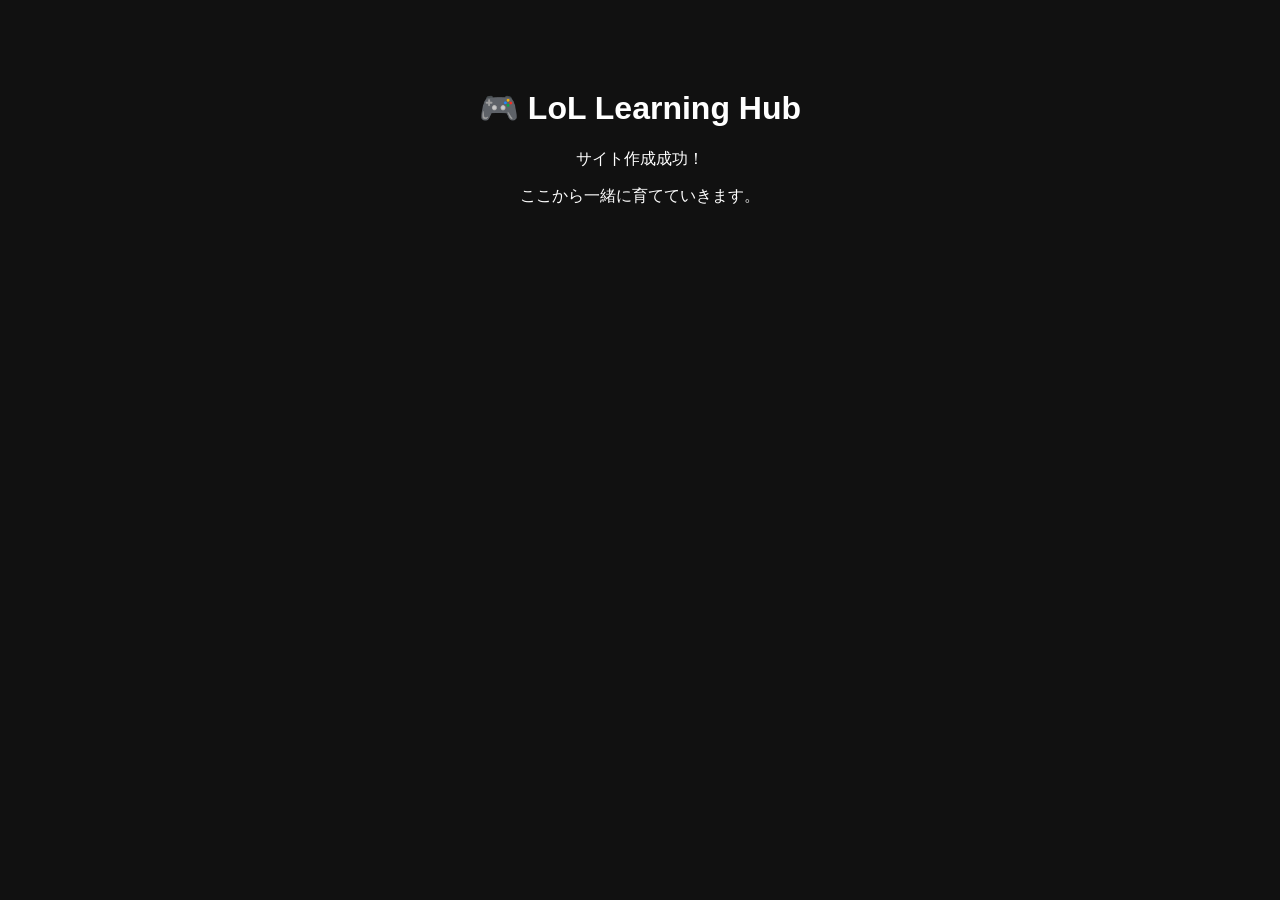
==== index.html @ 373d8610 "Create index.html" ====
<!DOCTYPE html>
<html lang="ja">
<head>
  <meta charset="UTF-8">
  <title>LoL Learning Hub</title>
</head>
<body style="background:#111;color:#fff;font-family:sans-serif;text-align:center;padding:60px;">
  <h1>🎮 LoL Learning Hub</h1>
  <p>サイト作成成功！</p>
  <p>ここから一緒に育てていきます。</p>
</body>
</html>
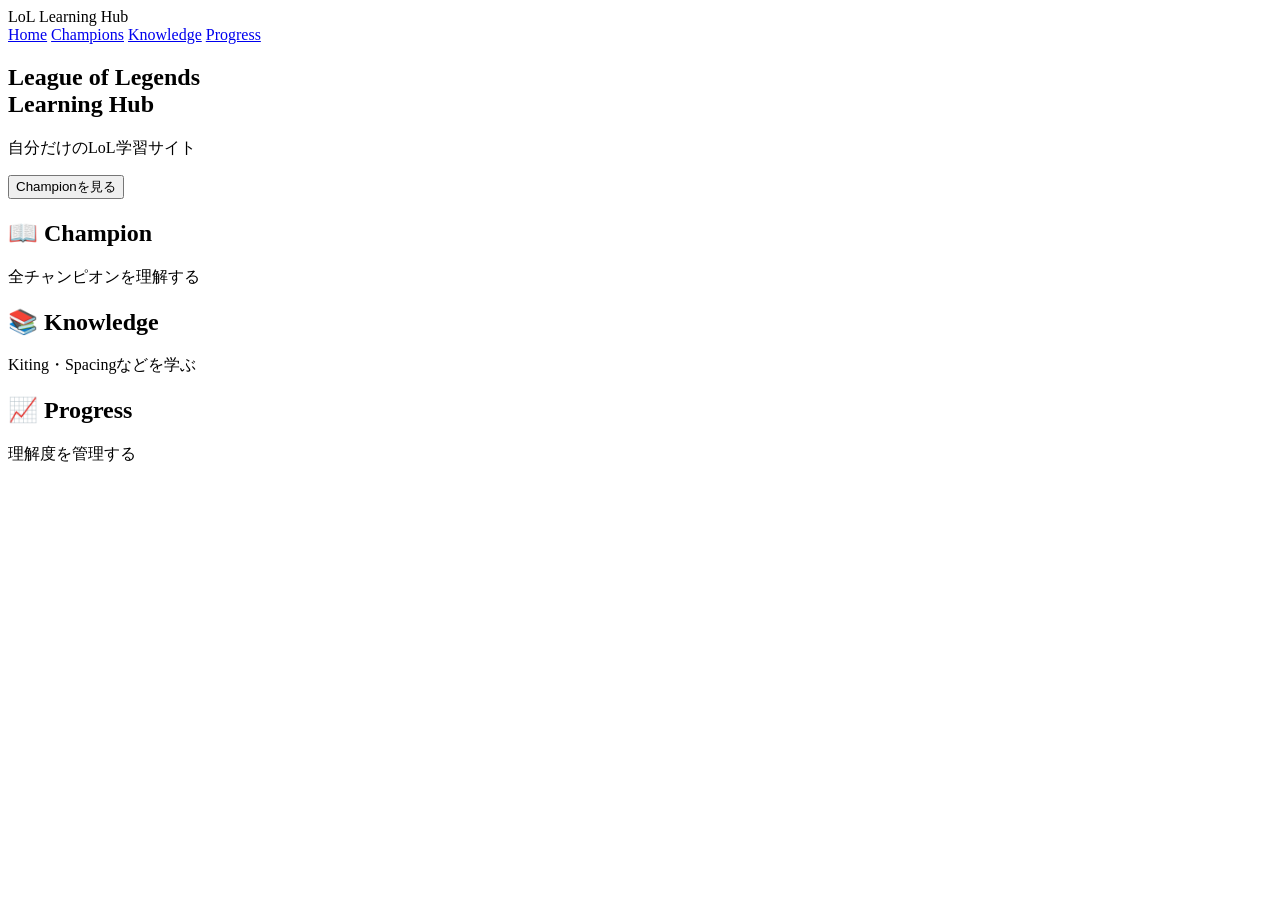
==== commit 628c53a2: "Update index.html" ====
--- a/index.html
+++ b/index.html
@@ -1,12 +1,87 @@
 <!DOCTYPE html>
 <html lang="ja">
+
 <head>
-  <meta charset="UTF-8">
-  <title>LoL Learning Hub</title>
+    <meta charset="UTF-8">
+    <meta name="viewport" content="width=device-width, initial-scale=1.0">
+    <title>LoL Learning Hub</title>
+
+    <link rel="stylesheet" href="css/style.css">
 </head>
-<body style="background:#111;color:#fff;font-family:sans-serif;text-align:center;padding:60px;">
-  <h1>🎮 LoL Learning Hub</h1>
-  <p>サイト作成成功！</p>
-  <p>ここから一緒に育てていきます。</p>
+
+<body>
+
+<header>
+
+<div class="logo">
+    LoL Learning Hub
+</div>
+
+<nav>
+
+<a href="#">Home</a>
+<a href="#">Champions</a>
+<a href="#">Knowledge</a>
+<a href="#">Progress</a>
+
+</nav>
+
+</header>
+
+
+<section class="hero">
+
+<h1>League of Legends<br>Learning Hub</h1>
+
+<p>
+自分だけのLoL学習サイト
+</p>
+
+<button>
+Championを見る
+</button>
+
+</section>
+
+
+<section class="cards">
+
+<div class="card">
+
+<h2>📖 Champion</h2>
+
+<p>
+全チャンピオンを理解する
+</p>
+
+</div>
+
+
+<div class="card">
+
+<h2>📚 Knowledge</h2>
+
+<p>
+Kiting・Spacingなどを学ぶ
+</p>
+
+</div>
+
+
+<div class="card">
+
+<h2>📈 Progress</h2>
+
+<p>
+理解度を管理する
+</p>
+
+</div>
+
+</section>
+
+<script src="js/app.js"></script>
+
 </body>
+
 </html>
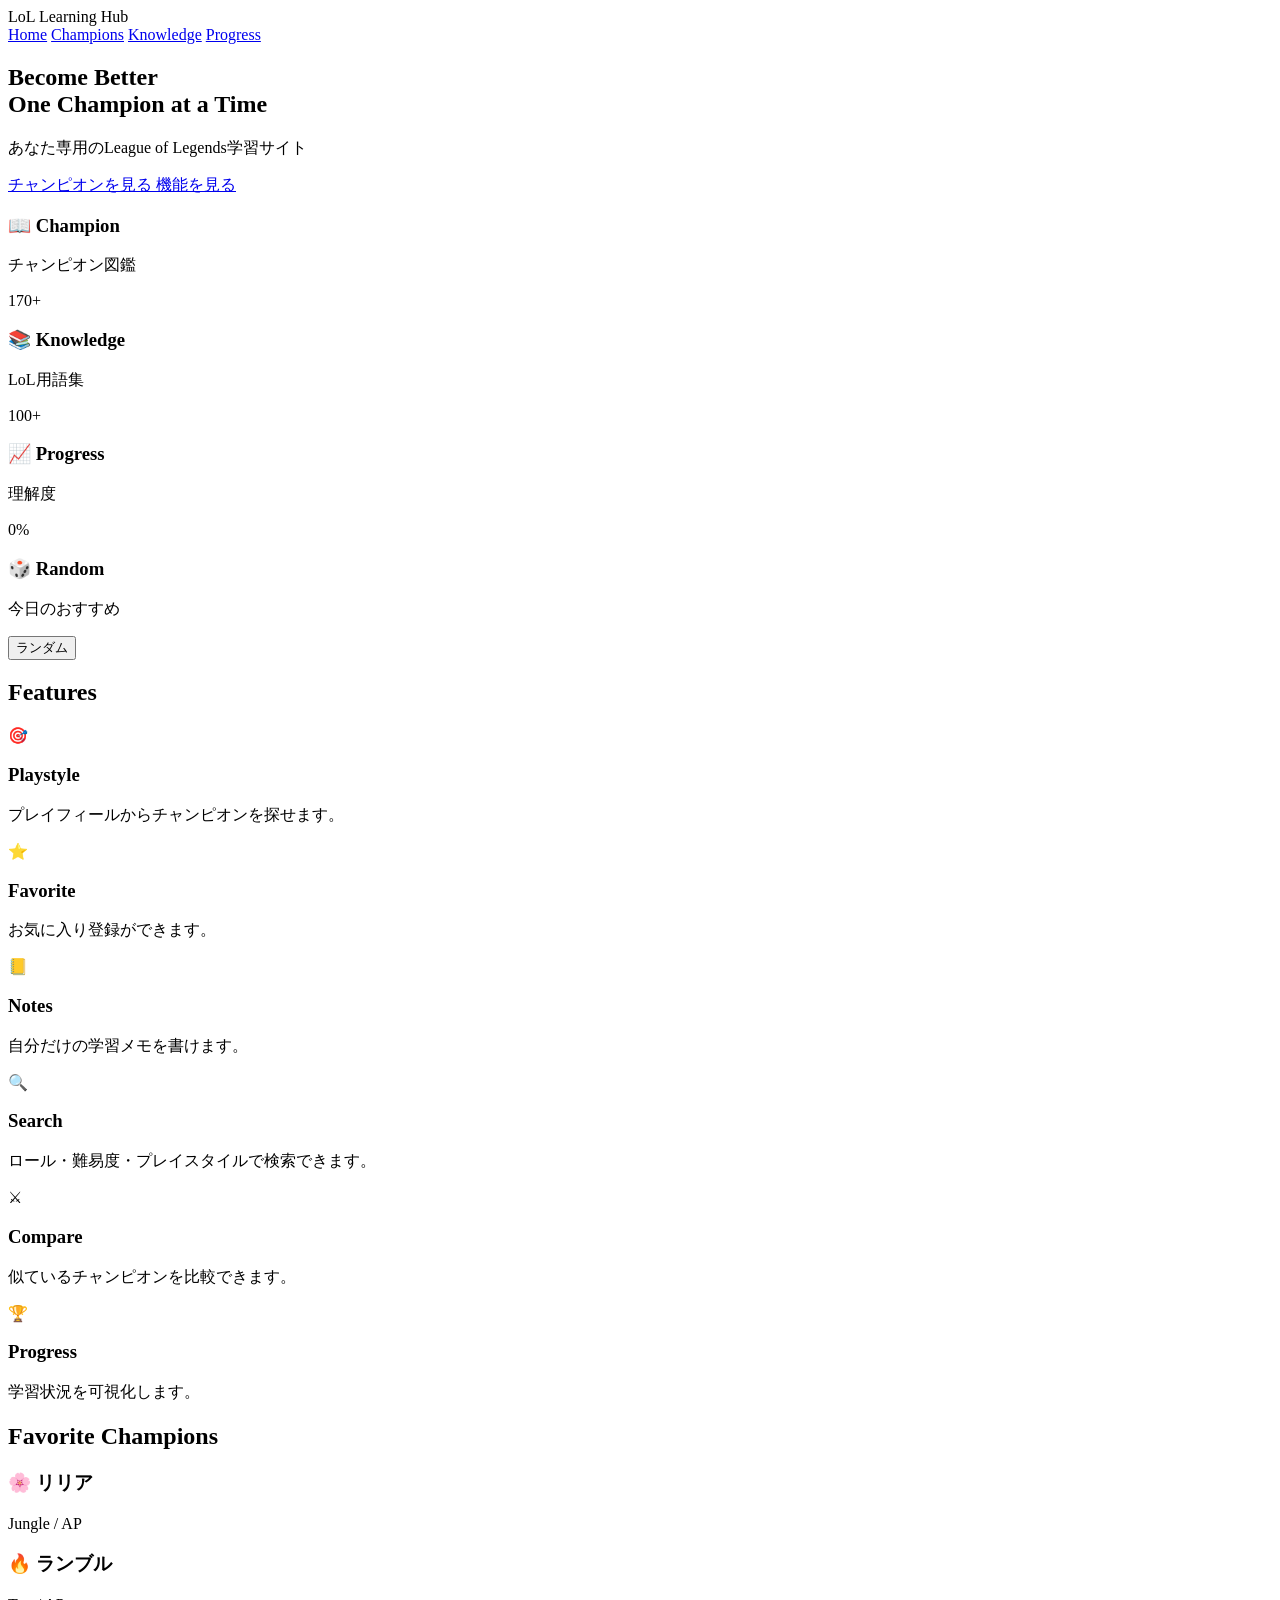
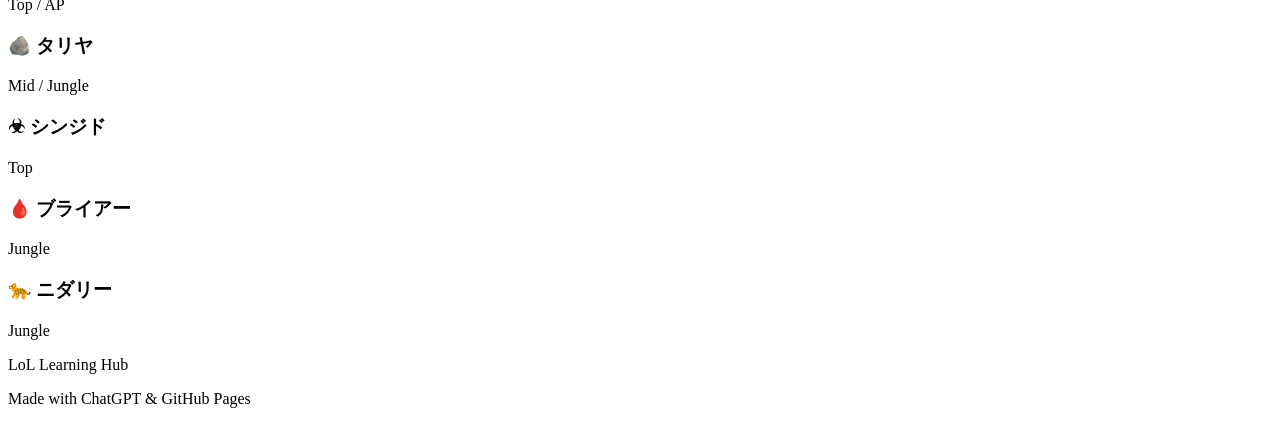
==== commit b01ada32: "Update index.html" ====
--- a/index.html
+++ b/index.html
@@ -1,87 +1,372 @@
 <!DOCTYPE html>
 <html lang="ja">
-
 <head>
     <meta charset="UTF-8">
     <meta name="viewport" content="width=device-width, initial-scale=1.0">
     <title>LoL Learning Hub</title>
 
-    <link rel="stylesheet" href="css/style.css">
+    <link rel="stylesheet" href="assets/css/style.css">
+
+    <link rel="preconnect" href="https://ddragon.leagueoflegends.com">
 </head>
 
 <body>
 
 <header>
 
-<div class="logo">
-    LoL Learning Hub
-</div>
-
-<nav>
-
-<a href="#">Home</a>
-<a href="#">Champions</a>
-<a href="#">Knowledge</a>
-<a href="#">Progress</a>
-
-</nav>
+    <div class="container">
+
+        <div class="logo">
+            LoL Learning Hub
+        </div>
+
+        <nav>
+
+            <a class="active" href="index.html">Home</a>
+
+            <a href="champions.html">Champions</a>
+
+            <a href="glossary.html">Knowledge</a>
+
+            <a href="progress.html">Progress</a>
+
+        </nav>
+
+    </div>
 
 </header>
 
+<main>
 
 <section class="hero">
 
-<h1>League of Legends<br>Learning Hub</h1>
-
-<p>
-自分だけのLoL学習サイト
-</p>
-
-<button>
-Championを見る
+<div class="overlay">
+
+<h1>
+
+Become Better<br>
+
+<span>One Champion at a Time</span>
+
+</h1>
+
+<p>
+
+あなた専用のLeague of Legends学習サイト
+
+</p>
+
+<div class="hero-buttons">
+
+<a href="champions.html" class="btn gold">
+
+チャンピオンを見る
+
+</a>
+
+<a href="#features" class="btn">
+
+機能を見る
+
+</a>
+
+</div>
+
+</div>
+
+</section>
+
+<section class="dashboard">
+
+<div class="container">
+
+<div class="dashboard-card">
+
+<h3>📖 Champion</h3>
+
+<p>チャンピオン図鑑</p>
+
+<span id="championCount">170+</span>
+
+</div>
+
+<div class="dashboard-card">
+
+<h3>📚 Knowledge</h3>
+
+<p>LoL用語集</p>
+
+<span>100+</span>
+
+</div>
+
+<div class="dashboard-card">
+
+<h3>📈 Progress</h3>
+
+<p>理解度</p>
+
+<span>0%</span>
+
+</div>
+
+<div class="dashboard-card">
+
+<h3>🎲 Random</h3>
+
+<p>今日のおすすめ</p>
+
+<button id="randomChampion">
+
+ランダム
+
 </button>
 
+</div>
+
+</div>
+
 </section>
 
-
-<section class="cards">
-
-<div class="card">
-
-<h2>📖 Champion</h2>
-
-<p>
-全チャンピオンを理解する
-</p>
-
-</div>
-
-
-<div class="card">
-
-<h2>📚 Knowledge</h2>
-
-<p>
-Kiting・Spacingなどを学ぶ
-</p>
-
-</div>
-
-
-<div class="card">
-
-<h2>📈 Progress</h2>
-
-<p>
-理解度を管理する
-</p>
+<section id="features" class="features">
+
+<div class="container">
+
+<h2>
+
+Features
+
+</h2>
+
+<div class="feature-grid">
+
+<div class="feature">
+
+<div class="icon">
+
+🎯
+
+</div>
+
+<h3>
+
+Playstyle
+
+</h3>
+
+<p>
+
+プレイフィールからチャンピオンを探せます。
+
+</p>
+
+</div>
+
+<div class="feature">
+
+<div class="icon">
+
+⭐
+
+</div>
+
+<h3>
+
+Favorite
+
+</h3>
+
+<p>
+
+お気に入り登録ができます。
+
+</p>
+
+</div>
+
+<div class="feature">
+
+<div class="icon">
+
+📒
+
+</div>
+
+<h3>
+
+Notes
+
+</h3>
+
+<p>
+
+自分だけの学習メモを書けます。
+
+</p>
+
+</div>
+
+<div class="feature">
+
+<div class="icon">
+
+🔍
+
+</div>
+
+<h3>
+
+Search
+
+</h3>
+
+<p>
+
+ロール・難易度・プレイスタイルで検索できます。
+
+</p>
+
+</div>
+
+<div class="feature">
+
+<div class="icon">
+
+⚔
+
+</div>
+
+<h3>
+
+Compare
+
+</h3>
+
+<p>
+
+似ているチャンピオンを比較できます。
+
+</p>
+
+</div>
+
+<div class="feature">
+
+<div class="icon">
+
+🏆
+
+</div>
+
+<h3>
+
+Progress
+
+</h3>
+
+<p>
+
+学習状況を可視化します。
+
+</p>
+
+</div>
+
+</div>
 
 </div>
 
 </section>
 
-<script src="js/app.js"></script>
+<section class="favorite-section">
+
+<div class="container">
+
+<h2>
+
+Favorite Champions
+
+</h2>
+
+<div class="favorite-grid">
+
+<div class="champion-card">
+
+<h3>🌸 リリア</h3>
+
+<p>Jungle / AP</p>
+
+</div>
+
+<div class="champion-card">
+
+<h3>🔥 ランブル</h3>
+
+<p>Top / AP</p>
+
+</div>
+
+<div class="champion-card">
+
+<h3>🪨 タリヤ</h3>
+
+<p>Mid / Jungle</p>
+
+</div>
+
+<div class="champion-card">
+
+<h3>☣ シンジド</h3>
+
+<p>Top</p>
+
+</div>
+
+<div class="champion-card">
+
+<h3>🩸 ブライアー</h3>
+
+<p>Jungle</p>
+
+</div>
+
+<div class="champion-card">
+
+<h3>🐆 ニダリー</h3>
+
+<p>Jungle</p>
+
+</div>
+
+</div>
+
+</div>
+
+</section>
+
+</main>
+
+<footer>
+
+<div class="container">
+
+<p>
+
+LoL Learning Hub
+
+</p>
+
+<p>
+
+Made with ChatGPT & GitHub Pages
+
+</p>
+
+</div>
+
+</footer>
+
+<script src="assets/js/app.js"></script>
 
 </body>
-
 </html>
--- a/assets/css/style.css
+++ b/assets/css/style.css
@@ -0,0 +1,21 @@
+lol-learning/
+│
+├── index.html
+├── champions.html
+├── champion.html
+├── glossary.html
+├── progress.html
+│
+├── assets/
+│   ├── css/
+│   │   └── style.css
+│   │
+│   ├── js/
+│   │   ├── app.js
+│   │   ├── champions.js
+│   │   └── champion.js
+│   │
+│   └── images/
+│
+└── data/
+    └── champions.json
